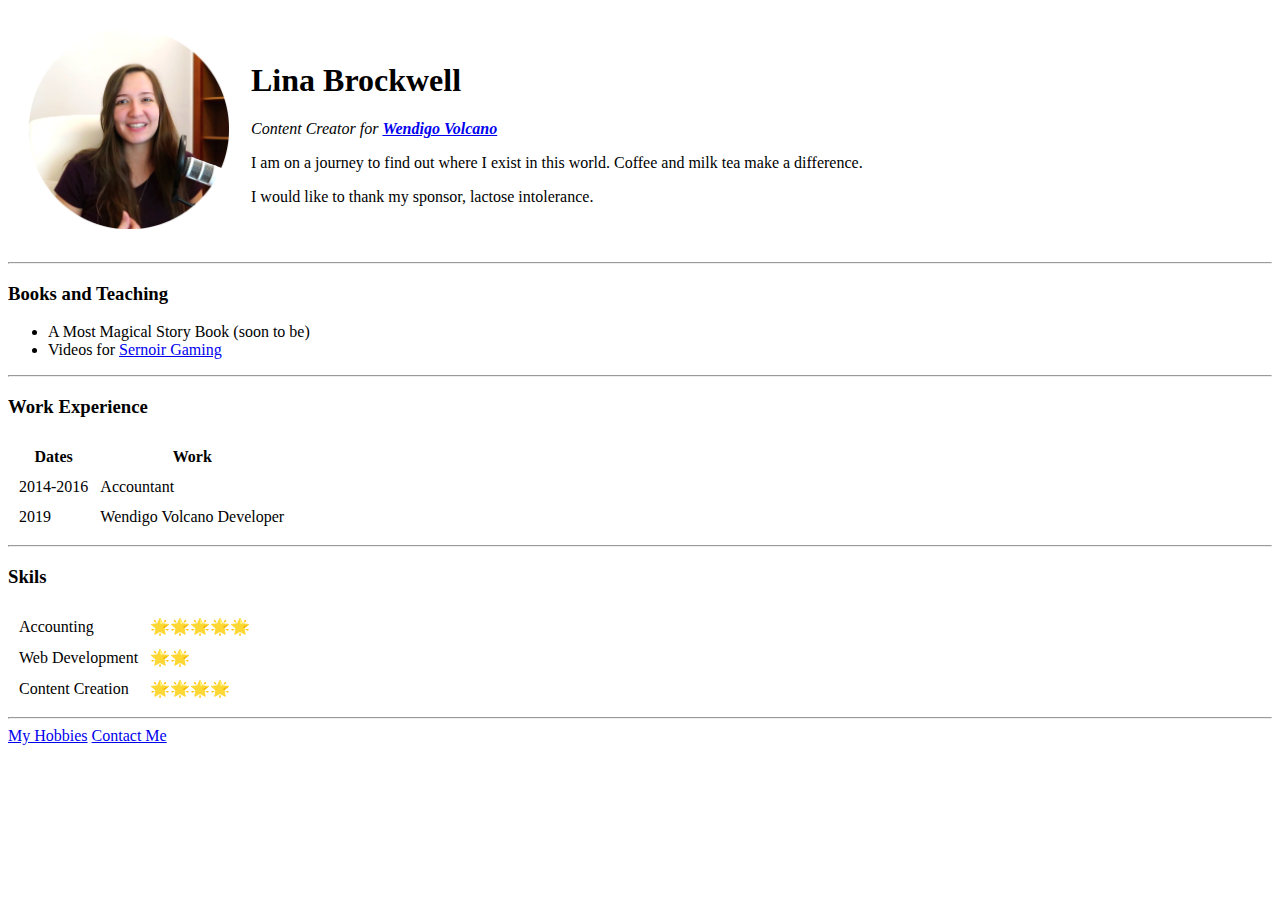
==== index.html @ fbfe0981 "Add initial CV website files" ====
<!DOCTYPE html>
<html lang="en" dir="ltr">

<head>
  <meta charset="utf-8">
  <title>Lina's Personal Site</title>
</head>

<body>
  <table cellspacing="20">
    <tr>
      <td><img src="Images/profile.png" alt="lina profile picture" height="200" width="200"></td>
      <td><h1>Lina Brockwell</h1>

      <!-- use <strong> instead of <b></b> for bolding, and <em></em> instead of <i></i> to emphasize the content -->
      <p><em>Content Creator for <strong><a href="https://wendigovolcano.com">Wendigo Volcano</a></strong></em></p>

      <p>I am on a journey to find out where I exist in this world. Coffee and milk tea make a difference.</p>
      <p>I would like to thank my sponsor, lactose intolerance.</p></td>
    </tr>
  </table>

  <hr>

  <h3>Books and Teaching</h3>

  <ul>
    <li>A Most Magical Story Book (soon to be)</li>
    <li>Videos for <a href="https://www.youtube.com/sernoir">Sernoir Gaming</a></li>
  </ul>

  <hr>

  <h3>Work Experience</h3>
  <table cellspacing="10">
    <thead>
      <tr>
        <th>Dates</th>
        <th>Work</th>
      </tr>
    </thead>
    <tbody>
      <tr>
        <td>2014-2016</td>
        <td>Accountant</td>
      </tr>
      <tr>
        <td>2019</td>
        <td>Wendigo Volcano Developer</td>
      </tr>
    </tbody>
  </table>

  <hr>

  <h3>Skils</h3>

  <table cellspacing="10">
    <tr>
      <td>Accounting</td>
      <td>🌟🌟🌟🌟🌟</td>
    </tr>
    <tr>
      <td>Web Development</td>
      <td>🌟🌟</td>
    </tr>
    <tr>
      <td>Content Creation</td>
      <td>🌟🌟🌟🌟</td>
    </tr>
  </table>


  <hr>

  <a href="hobbies.html">My Hobbies</a>
  <a href="contact.html">Contact Me</a>


</body>

</html>
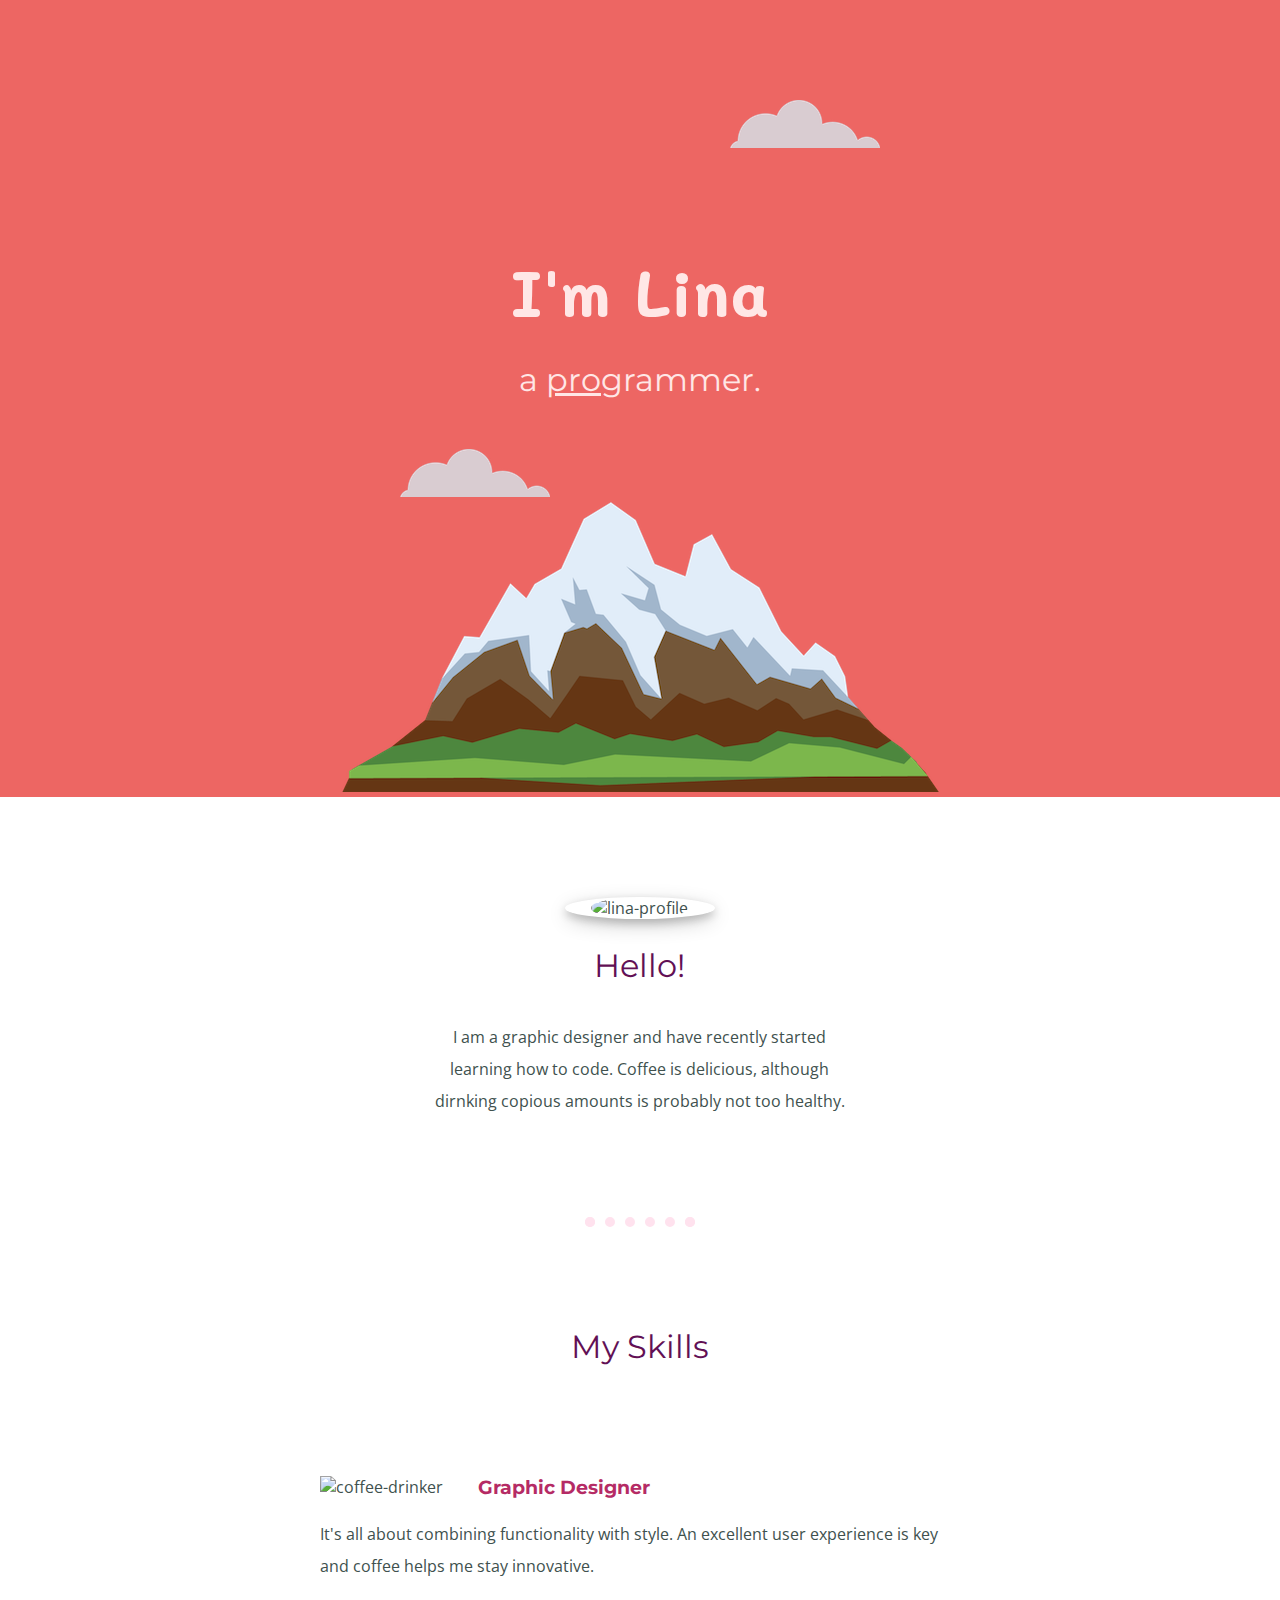
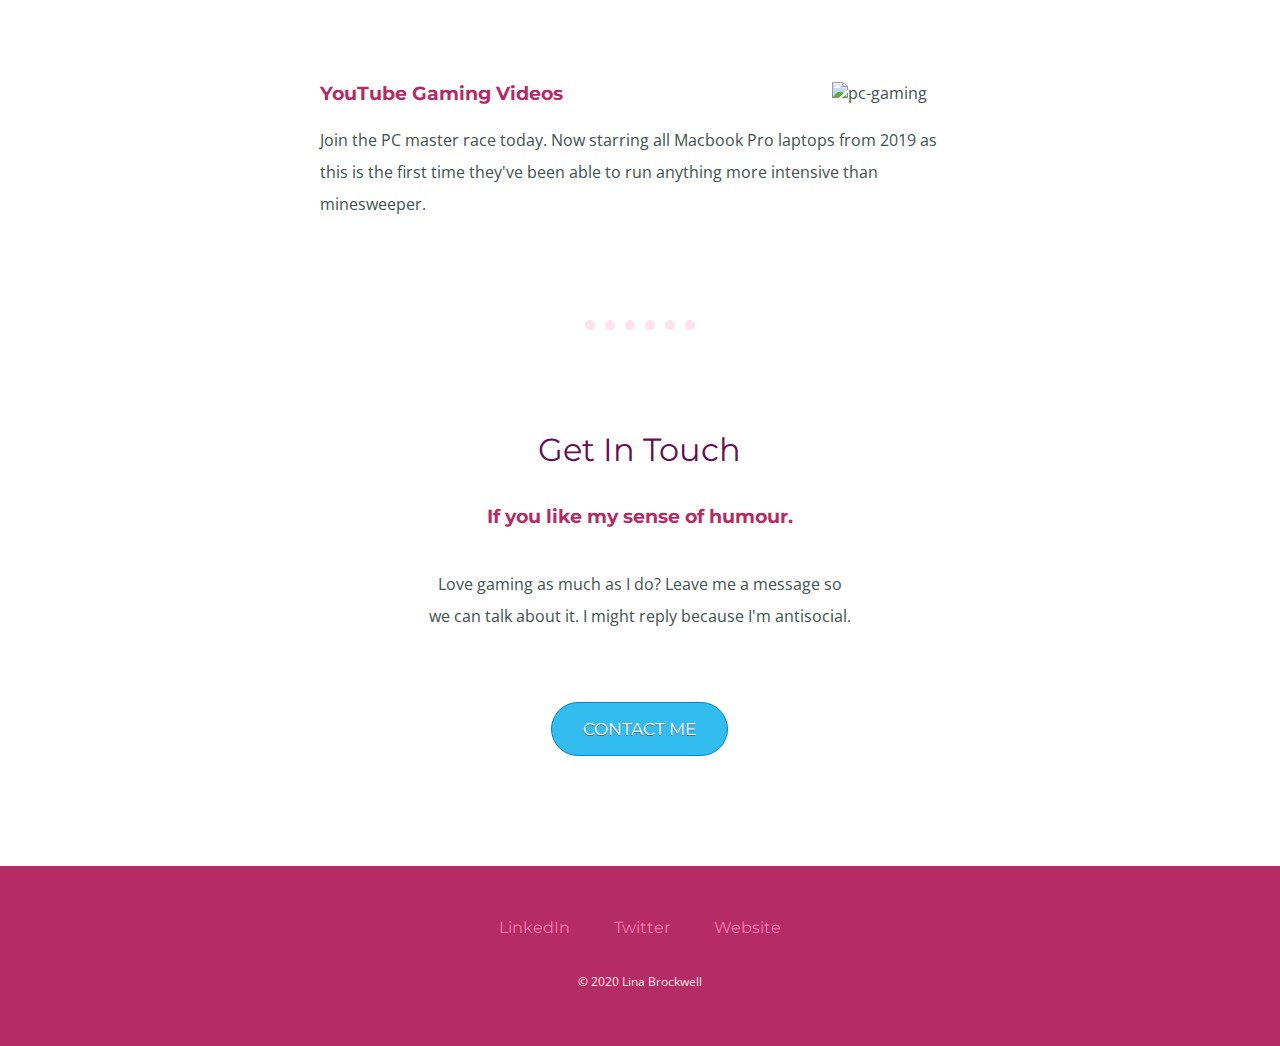
==== commit cff9948a: "Add files via upload" ====
--- a/index.html
+++ b/index.html
@@ -1,82 +1,75 @@
 <!DOCTYPE html>
 <html lang="en" dir="ltr">
+  <head>
+    <meta charset="utf-8">
+    <title>Lina Brockwell</title>
+    <link rel="stylesheet" href="css/styles.css">
+    <link rel="icon" href="favicon.ico">
+    <link href="https://fonts.googleapis.com/css?family=Mali|Montserrat|Open+Sans&display=swap" rel="stylesheet">
+  </head>
 
-<head>
-  <meta charset="utf-8">
-  <title>Lina's Personal Site</title>
-</head>
+  <body>
 
-<body>
-  <table cellspacing="20">
-    <tr>
-      <td><img src="Images/profile.png" alt="lina profile picture" height="200" width="200"></td>
-      <td><h1>Lina Brockwell</h1>
+  <div class="top-container">
+    <img class="top-cloud" src="images/cloud.png" alt="cloud-img">
+    <h1>I'm Lina</h1>
+    <h2 class="header-h2">a <span class="pro">pro</span>grammer.</h2>
+    <img class="bottom-cloud" src="images/cloud.png" alt="cloud-img">
+    <img src="images/mountain.png" alt="mountain-img">
+  </div>
 
-      <!-- use <strong> instead of <b></b> for bolding, and <em></em> instead of <i></i> to emphasize the content -->
-      <p><em>Content Creator for <strong><a href="https://wendigovolcano.com">Wendigo Volcano</a></strong></em></p>
+  <div class="middle-container">
 
-      <p>I am on a journey to find out where I exist in this world. Coffee and milk tea make a difference.</p>
-      <p>I would like to thank my sponsor, lactose intolerance.</p></td>
-    </tr>
-  </table>
+    <div class="profile">
 
-  <hr>
+      <div class="polaroid">
+        <img id="profile-img" src="https://www.flaticon.com/premium-icon/icons/svg/1993/1993207.svg" alt="lina-profile" />
+      </div>
 
-  <h3>Books and Teaching</h3>
+      <h2>Hello!</h2>
+      <p>I am a graphic designer and have recently started learning how to code. Coffee is delicious, although dirnking copious amounts is probably not too healthy.</p>
 
-  <ul>
-    <li>A Most Magical Story Book (soon to be)</li>
-    <li>Videos for <a href="https://www.youtube.com/sernoir">Sernoir Gaming</a></li>
-  </ul>
+    </div>
 
-  <hr>
+    <hr>
 
-  <h3>Work Experience</h3>
-  <table cellspacing="10">
-    <thead>
-      <tr>
-        <th>Dates</th>
-        <th>Work</th>
-      </tr>
-    </thead>
-    <tbody>
-      <tr>
-        <td>2014-2016</td>
-        <td>Accountant</td>
-      </tr>
-      <tr>
-        <td>2019</td>
-        <td>Wendigo Volcano Developer</td>
-      </tr>
-    </tbody>
-  </table>
+    <div class="skills">
 
-  <hr>
+      <h2>My Skills</h2>
 
-  <h3>Skils</h3>
+      <div class="skill-row">
+        <img class="skillone-img" src="https://media2.giphy.com/media/2wh8AaMZ2jtRseDQ3C/giphy.gif?cid=790b7611c8800d7d0aa0551a17b1306a2ef159a413437a1b&rid=giphy.gif" alt="coffee-drinker">
+        <h3>Graphic Designer</h3>
+        <p>It's all about combining functionality with style. An excellent user experience is key and coffee helps me stay innovative.</p>
+      </div>
 
-  <table cellspacing="10">
-    <tr>
-      <td>Accounting</td>
-      <td>🌟🌟🌟🌟🌟</td>
-    </tr>
-    <tr>
-      <td>Web Development</td>
-      <td>🌟🌟</td>
-    </tr>
-    <tr>
-      <td>Content Creation</td>
-      <td>🌟🌟🌟🌟</td>
-    </tr>
-  </table>
+      <div class="skill-row">
+        <img class="skilltwo-img" src="https://www.flaticon.com/premium-icon/icons/svg/2195/2195694.svg" alt="pc-gaming">
+        <h3>YouTube Gaming Videos</h3>
+        <p>Join the PC master race today. Now starring all Macbook Pro laptops from 2019 as this is the first time they've been able to run anything more intensive than minesweeper.</p>
+      </div>
+
+    </div>
+
+    <hr>
+
+    <div class="contact-me">
+      <h2>Get In Touch</h2>
+      <h3>If you like my sense of humour.</h3>
+      <p class="contact-message">Love gaming as much as I do? Leave me a message so we can talk about it. I might reply because I'm antisocial.</p>
+      <a href="mailto:sernoirgaming@gmail.com" class="myButton">CONTACT ME</a>
+    </div>
+
+  </div>
 
 
-  <hr>
-
-  <a href="hobbies.html">My Hobbies</a>
-  <a href="contact.html">Contact Me</a>
+  <div class="bottom-container">
+    <a class="footer-link" href="https://www.linkedin.com/">LinkedIn</a>
+    <a class="footer-link" href="https://twitter.com/">Twitter</a>
+    <a class="footer-link" href="https://wendigovolcano.com/">Website</a>
+    <p class="footer-copyright">© 2020 Lina Brockwell</p>
+  </div>
 
 
-</body>
-
+  </body>
 </html>
--- a/css/styles.css
+++ b/css/styles.css
@@ -0,0 +1,164 @@
+body {
+  color: #40514E;
+  margin: 0;
+  text-align: center;
+  font-family: 'Open Sans', serif;
+}
+
+h1 {
+  margin: 50px auto 0 auto;
+  font-family: 'Mali', cursive;
+  font-size: 4rem;
+  color: #FFE7E6;
+}
+
+h2 {
+  font-family: 'Montserrat', sans-serif;
+  font-size: 2rem;
+  font-weight: normal;
+  color: #621055;
+  padding-bottom: 10px;
+}
+
+
+h3 {
+  font-family: 'Montserrat', sans-serif;
+  color: #b52b65;
+}
+
+a {
+  color: #FA7AB0;
+  font-family: 'Montserrat', sans-serif;
+  text-decoration: none;
+  margin: 10px 20px;
+}
+
+a:hover {
+  color: #FD9FC7;
+}
+
+p {
+  line-height: 2;
+}
+
+hr {
+  width: 7%;
+  border: dotted #FFE2EE 10px;
+  border-bottom: none;
+  margin: 100px auto;
+}
+
+
+#profile-img {
+  width: 150px;
+  height: 100%;
+  border-radius: 100%;
+}
+
+.header-h2 {
+  color: #FFE7E6;
+}
+
+.skill-row {
+  width: 50%;
+  margin: 100px auto;
+  text-align: left;
+}
+
+.skillone-img {
+  width: 20%;
+  float: left;
+  padding-right: 30px;
+}
+
+.skilltwo-img {
+  width: 20%;
+  float: right;
+  padding-left: 30px;
+
+}
+
+.polaroid {
+  border-radius: 100%;
+  width: 150px;
+  margin: 0 auto;
+  padding: 0px;
+  box-shadow: 0 4px 8px 0 rgba(0, 0, 0, 0.2), 0 6px 20px 0 rgba(0, 0, 0, 0.19);
+}
+
+.top-container {
+  background-color: #ed6663;
+  padding-top: 200px;
+  position: relative;
+}
+
+.middle-container {
+  margin: 100px 0;
+  position: relative;
+}
+
+.bottom-container {
+  background-color: #b52b65;
+  color: #FFE7E6;
+  text-decoration: none;
+  padding: 50px 0 20px;
+
+}
+
+.profile {
+  width: 33%;
+  margin: auto;
+}
+
+
+.contact-me {
+  width: 33%;
+  margin: auto;
+}
+
+.contact-message {
+  margin: 40px auto 60px;
+}
+
+.pro {
+  text-decoration: underline;
+}
+
+.top-cloud {
+  position: absolute;
+  right: 400px;
+  top: 100px
+}
+
+.bottom-cloud {
+  position: absolute;
+  left: 400px;
+  bottom: 300px;
+}
+
+.myButton {
+	background-color:#33bdef;
+	border-radius:28px;
+	border:1px solid #057fd0;
+	display:inline-block;
+	cursor:pointer;
+	color:#ffffff;
+	font-family: 'Montserrat', sans-serif;
+	font-size:17px;
+	padding:16px 31px;
+	text-decoration:none;
+	text-shadow:0px 1px 0px #5b6178;
+}
+.myButton:hover {
+	background-color:#019ad2;
+  color: #ffffff;
+}
+.myButton:active {
+	position:relative;
+	top:1px;
+}
+
+.footer-copyright {
+  font-size: .75rem;
+  padding: 20px 0;
+}
